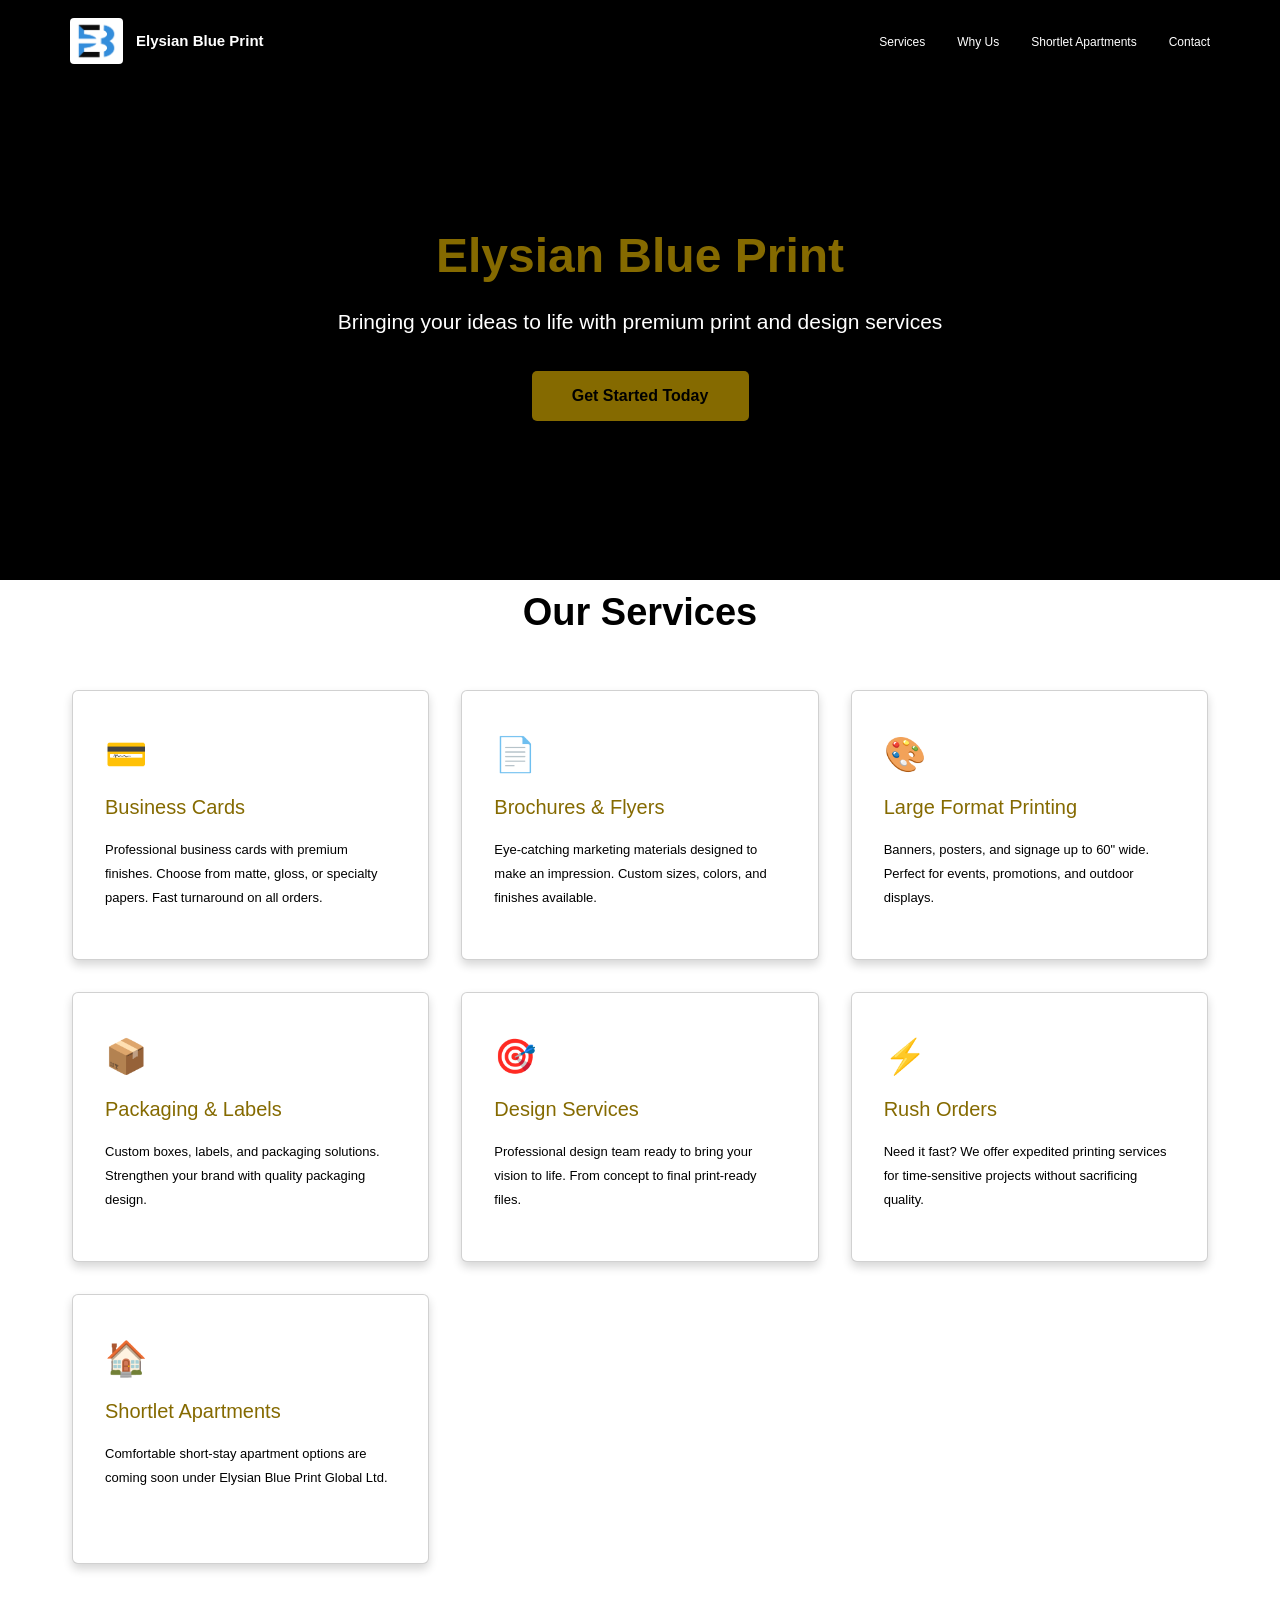
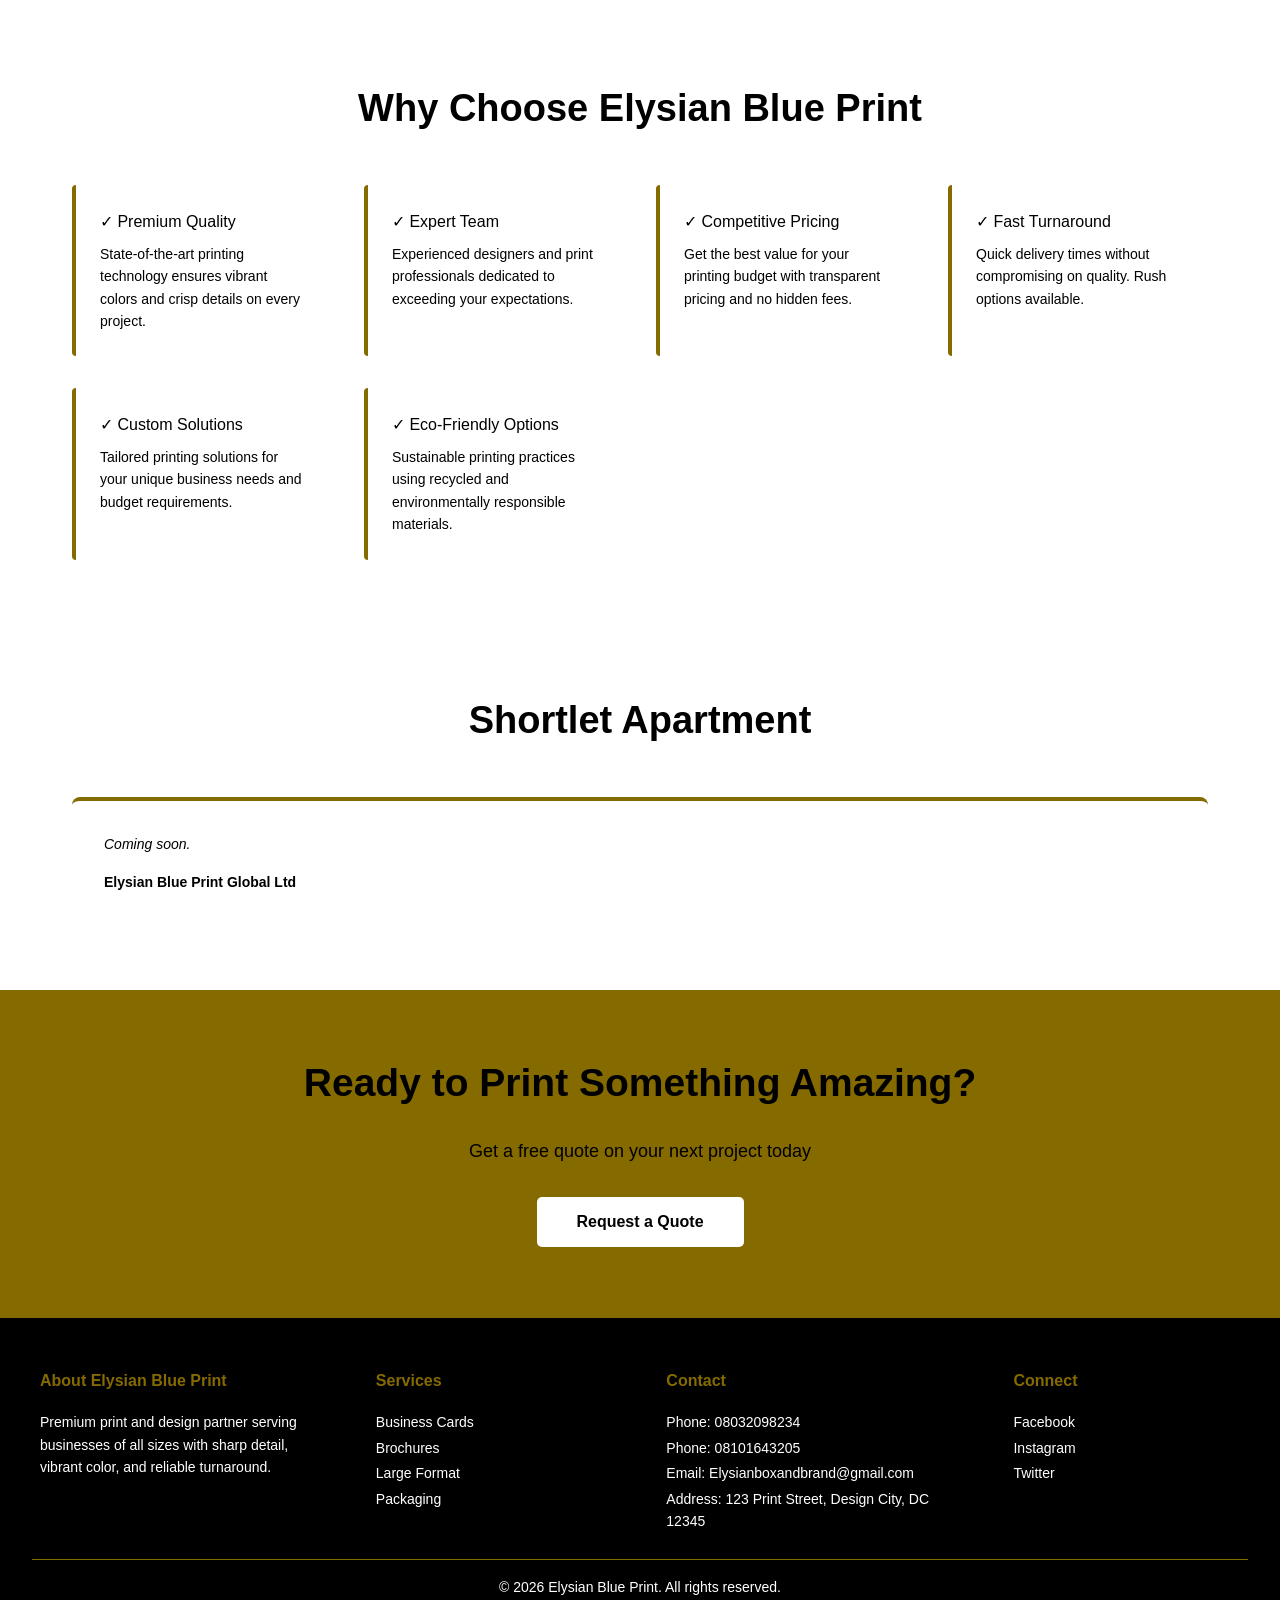
==== Elysian blueprint_website.html @ 893a763c "Updated website" ====
﻿<!DOCTYPE html>
<html lang="en">
<head>
    <meta charset="UTF-8">
    <meta name="viewport" content="width=device-width, initial-scale=1.0">
    <title>Elysian Blue Print - Premium Printing Solutions</title>
    <style>
        * {
            margin: 0;
            padding: 0;
            box-sizing: border-box;
        }

        html {
            scroll-behavior: smooth;
        }

        body {
            font-family: 'Segoe UI', Tahoma, Geneva, Verdana, sans-serif;
            line-height: 1.6;
            color: #000000;
            background: #ffffff;
        }

        header {
            background: #000000;
            color: #ffffff;
            height: 82px;
            position: sticky;
            top: 0;
            z-index: 100;
        }

        nav {
            width: min(1140px, calc(100% - 64px));
            height: 82px;
            margin: 0 auto;
            display: flex;
            justify-content: space-between;
            align-items: center;
        }

        .logo {
            display: flex;
            align-items: center;
            gap: 13px;
        }

        .logo img {
            width: 53px;
            height: 46px;
            display: block;
            object-fit: contain;
            background: #ffffff;
            padding: 4px 6px;
            border-radius: 4px;
        }

        .logo span {
            color: #ffffff;
            font-size: 15px;
            font-weight: 700;
            letter-spacing: 0;
            white-space: nowrap;
        }

        nav ul {
            list-style: none;
            display: flex;
            gap: 32px;
            align-items: center;
        }

        nav a {
            color: #ffffff;
            text-decoration: none;
            transition: color 0.3s;
            font-size: 12px;
            font-weight: 500;
        }

        nav a:hover,
        nav a.active {
            color: #856A00;
        }

        .hero {
            background: #000000;
            color: #ffffff;
            min-height: 498px;
            padding: 0 2rem;
            text-align: center;
            display: flex;
            align-items: center;
            justify-content: center;
        }

        .hero-content {
            max-width: 800px;
            transform: translateY(-6px);
        }

        .hero h1 {
            font-size: 48px;
            line-height: 1.12;
            margin-bottom: 22px;
            color: #856A00;
            font-weight: 700;
            letter-spacing: 0;
        }

        .hero p {
            font-size: 21px;
            margin-bottom: 32px;
            color: #ffffff;
        }

        .cta-button {
            display: inline-flex;
            min-width: 217px;
            height: 50px;
            align-items: center;
            justify-content: center;
            background: #856A00;
            color: #000000;
            padding: 0 34px;
            border-radius: 5px;
            text-decoration: none;
            font-weight: 700;
            transition: background 0.3s, transform 0.3s;
            border: none;
            cursor: pointer;
            font-size: 16px;
            font-family: inherit;
        }

        .cta-button:hover {
            background: #000000;
            transform: translateY(-1px);
        }

        .container {
            max-width: 1136px;
            margin: 0 auto;
            padding: 0;
        }

        section {
            padding: 0 0 4rem;
        }

        section h2 {
            font-size: 38px;
            line-height: 1.2;
            margin: 10px 0 54px;
            text-align: center;
            color: #000000;
            font-weight: 700;
        }

        .services-grid {
            display: grid;
            grid-template-columns: repeat(3, minmax(0, 1fr));
            gap: 32px;
            margin-bottom: 3rem;
        }

        .service-card {
            min-height: 270px;
            background: #ffffff;
            padding: 42px 32px 30px;
            border-radius: 6px;
            border: 1px solid rgba(0, 0, 0, 0.18);
            box-shadow: 0 5px 10px rgba(0, 0, 0, 0.16);
            transition: transform 0.3s, box-shadow 0.3s;
        }

        .service-card:hover {
            transform: translateY(-5px);
            box-shadow: 0 8px 14px rgba(0, 0, 0, 0.18);
        }

        .service-card h3 {
            color: #856A00;
            margin: 20px 0 18px;
            font-size: 20px;
            line-height: 1.25;
            font-weight: 500;
        }

        .service-card p {
            color: #000000;
            line-height: 1.85;
            font-size: 13px;
        }

        .icon {
            height: 42px;
            font-size: 34px;
            line-height: 42px;
            margin-bottom: 8px;
        }

        .features-section {
            background: #ffffff;
            padding: 4rem 0;
        }

        .features-list {
            display: grid;
            grid-template-columns: repeat(auto-fit, minmax(250px, 1fr));
            gap: 2rem;
        }

        .feature {
            background: #ffffff;
            padding: 1.5rem;
            border-left: 4px solid #856A00;
            border-radius: 4px;
        }

        .feature h4 {
            color: #000000;
            margin-bottom: 0.5rem;
            font-weight: 500;
        }

        .feature p {
            color: #000000;
            font-size: 14px;
        }

        .testimonials {
            background: #ffffff;
            padding: 4rem 0;
        }

        .testimonial-grid {
            display: grid;
            grid-template-columns: repeat(auto-fit, minmax(300px, 1fr));
            gap: 2rem;
        }

        .testimonial {
            background: #ffffff;
            padding: 2rem;
            border-radius: 8px;
            border-top: 4px solid #856A00;
        }

        .testimonial p {
            font-style: italic;
            margin-bottom: 1rem;
            color: #000000;
            font-size: 14px;
        }

        .testimonial-author {
            font-weight: 700;
            color: #000000;
            font-size: 14px;
        }

        .cta-section {
            background: #856A00;
            color: #000000;
            text-align: center;
            min-height: 328px;
            padding: 70px 2rem 64px;
        }

        .cta-section h2 {
            color: #000000;
            font-size: 39px;
            margin: 0 0 30px;
        }

        .cta-section p {
            font-size: 18px;
            margin-bottom: 32px;
        }

        .cta-section .cta-button {
            min-width: 207px;
            background: #ffffff;
            color: #000000;
        }

        .cta-section .cta-button:hover {
            background: #ffffff;
        }

        footer {
            background: #000000;
            color: #ffffff;
            padding: 50px 2rem 18px;
            text-align: center;
        }

        .footer-content {
            max-width: 1200px;
            margin: 0 auto;
            display: grid;
            grid-template-columns: 1.2fr 1fr 1.25fr 1fr;
            gap: 64px;
            margin-bottom: 24px;
        }

        .footer-section h4 {
            color: #856A00;
            margin-bottom: 18px;
            font-weight: 700;
            font-size: 16px;
        }

        .footer-section {
            text-align: left;
        }

        .footer-section ul {
            list-style: none;
        }

        .footer-section a {
            color: #ffffff;
            text-decoration: none;
            transition: color 0.3s;
            font-size: 14px;
        }

        .footer-section a:hover {
            color: #856A00;
        }

        .footer-section p,
        .footer-section li {
            font-size: 14px;
            color: #ffffff;
            margin-bottom: 3px;
        }

        .footer-bottom {
            border-top: 1px solid #856A00;
            padding-top: 16px;
            color: #ffffff;
            font-size: 14px;
        }

        .site-message {
            position: fixed;
            right: 1.5rem;
            bottom: 1.5rem;
            max-width: 320px;
            background: #856A00;
            color: #000000;
            padding: 1rem 1.2rem;
            border-radius: 6px;
            box-shadow: 0 12px 30px rgba(0, 0, 0, 0.25);
            opacity: 0;
            transform: translateY(12px);
            pointer-events: none;
            transition: opacity 0.25s ease, transform 0.25s ease;
            z-index: 200;
        }

        .site-message.show {
            opacity: 1;
            transform: translateY(0);
        }

        @media (max-width: 900px) {
            header,
            nav {
                height: auto;
            }

            nav {
                width: min(100% - 32px, 1140px);
                min-height: 82px;
                align-items: flex-start;
                flex-direction: column;
                justify-content: center;
                gap: 16px;
                padding: 14px 0;
            }

            nav ul {
                flex-wrap: wrap;
                gap: 14px 22px;
            }

            .hero {
                min-height: 420px;
            }

            .hero h1 {
                font-size: 40px;
            }

            .services-grid,
            .footer-content {
                grid-template-columns: 1fr;
            }

            .container {
                padding: 0 20px;
            }
        }

        @media (max-width: 520px) {
            .hero h1,
            section h2,
            .cta-section h2 {
                font-size: 32px;
            }

            .hero p,
            .cta-section p {
                font-size: 16px;
            }
        }
    </style>
</head>
<body>
    <header>
        <nav>
            <div class="logo">
                <img src="EB_LOGO.png" alt="Elysian Blue Print Logo">
                <span>Elysian Blue Print</span>
            </div>
            <ul>
                <li><a href="#services">Services</a></li>
                <li><a href="#features">Why Us</a></li>
                <li><a href="#shortlet">Shortlet Apartments</a></li>
                <li><a href="#contact">Contact</a></li>
            </ul>
        </nav>
    </header>
    
    <section class="hero">
        <div class="hero-content">
            <h1>Elysian Blue Print</h1>
            <p>Bringing your ideas to life with premium print and design services</p>
            <button class="cta-button">Get Started Today</button>
        </div>
    </section>
    
    <section id="services" class="container">
        <h2>Our Services</h2>
        <div class="services-grid">
            <div class="service-card">
                <div class="icon">&#128179;</div>
                <h3>Business Cards</h3>
                <p>Professional business cards with premium finishes. Choose from matte, gloss, or specialty papers. Fast turnaround on all orders.</p>
            </div>
            <div class="service-card">
                <div class="icon">&#128196;</div>
                <h3>Brochures & Flyers</h3>
                <p>Eye-catching marketing materials designed to make an impression. Custom sizes, colors, and finishes available.</p>
            </div>
            <div class="service-card">
                <div class="icon">&#127912;</div>
                <h3>Large Format Printing</h3>
                <p>Banners, posters, and signage up to 60" wide. Perfect for events, promotions, and outdoor displays.</p>
            </div>
            <div class="service-card">
                <div class="icon">&#128230;</div>
                <h3>Packaging & Labels</h3>
                <p>Custom boxes, labels, and packaging solutions. Strengthen your brand with quality packaging design.</p>
            </div>
            <div class="service-card">
                <div class="icon">&#127919;</div>
                <h3>Design Services</h3>
                <p>Professional design team ready to bring your vision to life. From concept to final print-ready files.</p>
            </div>
            <div class="service-card">
                <div class="icon">&#9889;</div>
                <h3>Rush Orders</h3>
                <p>Need it fast? We offer expedited printing services for time-sensitive projects without sacrificing quality.</p>
            </div>
            <div class="service-card">
                <div class="icon">&#127968;</div>
                <h3>Shortlet Apartments</h3>
                <p>Comfortable short-stay apartment options are coming soon under Elysian Blue Print Global Ltd.</p>
            </div>
        </div>
    </section>
    
    <section id="features" class="features-section">
        <div class="container">
            <h2>Why Choose Elysian Blue Print</h2>
            <div class="features-list">
                <div class="feature">
                    <h4>&#10003; Premium Quality</h4>
                    <p>State-of-the-art printing technology ensures vibrant colors and crisp details on every project.</p>
                </div>
                <div class="feature">
                    <h4>&#10003; Expert Team</h4>
                    <p>Experienced designers and print professionals dedicated to exceeding your expectations.</p>
                </div>
                <div class="feature">
                    <h4>&#10003; Competitive Pricing</h4>
                    <p>Get the best value for your printing budget with transparent pricing and no hidden fees.</p>
                </div>
                <div class="feature">
                    <h4>&#10003; Fast Turnaround</h4>
                    <p>Quick delivery times without compromising on quality. Rush options available.</p>
                </div>
                <div class="feature">
                    <h4>&#10003; Custom Solutions</h4>
                    <p>Tailored printing solutions for your unique business needs and budget requirements.</p>
                </div>
                <div class="feature">
                    <h4>&#10003; Eco-Friendly Options</h4>
                    <p>Sustainable printing practices using recycled and environmentally responsible materials.</p>
                </div>
            </div>
        </div>
    </section>
    
    <section id="shortlet" class="testimonials">
        <div class="container">
            <h2>Shortlet Apartment</h2>
            <div class="testimonial-grid">
                <div class="testimonial">
                    <p>Coming soon.</p>
                    <div class="testimonial-author">Elysian Blue Print Global Ltd</div>
                </div>
            </div>
        </div>
    </section>
    
    <section class="cta-section">
        <h2>Ready to Print Something Amazing?</h2>
        <p>Get a free quote on your next project today</p>
        <button class="cta-button">Request a Quote</button>
    </section>
    
    <footer id="contact">
        <div class="footer-content">
            <div class="footer-section">
                <h4>About Elysian Blue Print</h4>
                <p>Premium print and design partner serving businesses of all sizes with sharp detail, vibrant color, and reliable turnaround.</p>
            </div>
            <div class="footer-section">
                <h4>Services</h4>
                <ul>
                    <li><a href="#">Business Cards</a></li>
                    <li><a href="#">Brochures</a></li>
                    <li><a href="#">Large Format</a></li>
                    <li><a href="#">Packaging</a></li>
                </ul>
            </div>
            <div class="footer-section">
                <h4>Contact</h4>
                <p>Phone: 08032098234</p>
                <p>Phone: 08101643205</p>
                <p>Email: Elysianboxandbrand@gmail.com</p>
                <p>Address: 123 Print Street, Design City, DC 12345</p>
            </div>
            <div class="footer-section">
                <h4>Connect</h4>
                
                <ul>
                    <li><a href="https://www.facebook.com/elysianblueprintgloballtd" target="_blank" rel="noopener noreferrer">Facebook</a></li>
                    <li><a href="https://www.instagram.com/elysianblueprintgloballtd" target="_blank" rel="noopener noreferrer">Instagram</a></li>
                    <li><a href="https://x.com/elysianprintss/status/2064691062812082373?s=46" target="_blank" rel="noopener noreferrer">Twitter</a></li>
                </ul>
            </div>
        </div>
        <div class="footer-bottom">
            <p>&copy; 2026 Elysian Blue Print. All rights reserved.</p>
        </div>
    </footer>

    <script>
        document.addEventListener("DOMContentLoaded", function () {
            const navLinks = document.querySelectorAll('nav a[href^="#"]');
            const sections = Array.from(navLinks)
                .map(function (link) {
                    return document.querySelector(link.getAttribute("href"));
                })
                .filter(Boolean);
            const ctaButtons = document.querySelectorAll(".cta-button");
            const placeholderLinks = document.querySelectorAll('a[href="#"]');

            const message = document.createElement("div");
            message.className = "site-message";
            document.body.appendChild(message);

            let messageTimer;

            function showMessage(text) {
                message.textContent = text;
                message.classList.add("show");

                clearTimeout(messageTimer);
                messageTimer = setTimeout(function () {
                    message.classList.remove("show");
                }, 3500);
            }

            function scrollToSection(target) {
                const section = document.querySelector(target);

                if (!section) {
                    return;
                }

                section.scrollIntoView({
                    behavior: "smooth",
                    block: "start",
                });
            }

            navLinks.forEach(function (link) {
                link.addEventListener("click", function (event) {
                    event.preventDefault();
                    scrollToSection(link.getAttribute("href"));
                });
            });

            ctaButtons.forEach(function (button) {
                button.addEventListener("click", function () {
                    scrollToSection("#contact");
                    showMessage("Contact Elysian Blue Print on 08032098234 or 08101643205 for a quote.");
                });
            });

            placeholderLinks.forEach(function (link) {
                link.addEventListener("click", function (event) {
                    event.preventDefault();
                    showMessage("This link is not connected yet. Please use the contact details for now.");
                });
            });

            function setActiveNavLink() {
                let currentSectionId = "";

                sections.forEach(function (section) {
                    const top = section.getBoundingClientRect().top;

                    if (top <= 140) {
                        currentSectionId = section.id;
                    }
                });

                navLinks.forEach(function (link) {
                    const isActive = link.getAttribute("href") === "#" + currentSectionId;
                    link.classList.toggle("active", isActive);
                });
            }

            setActiveNavLink();
            window.addEventListener("scroll", setActiveNavLink);
        });
    </script>
</body>
</html>
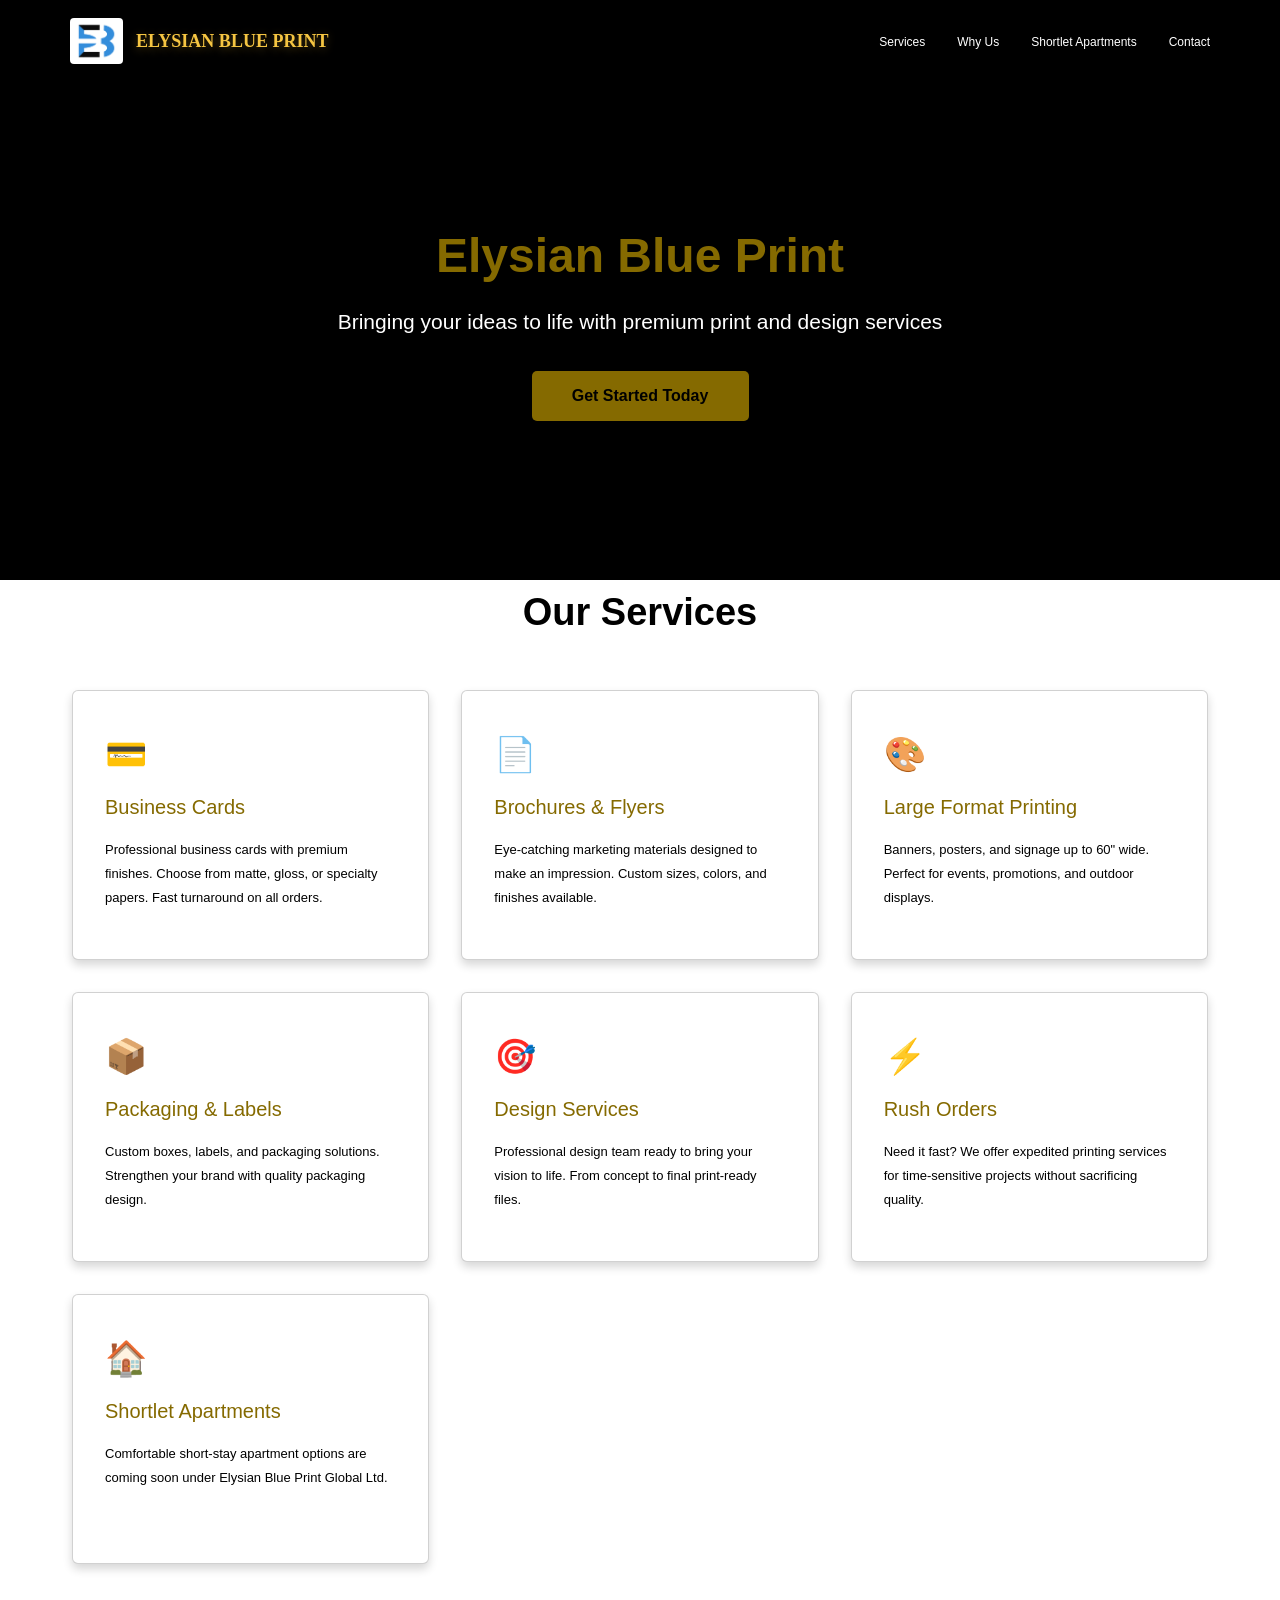
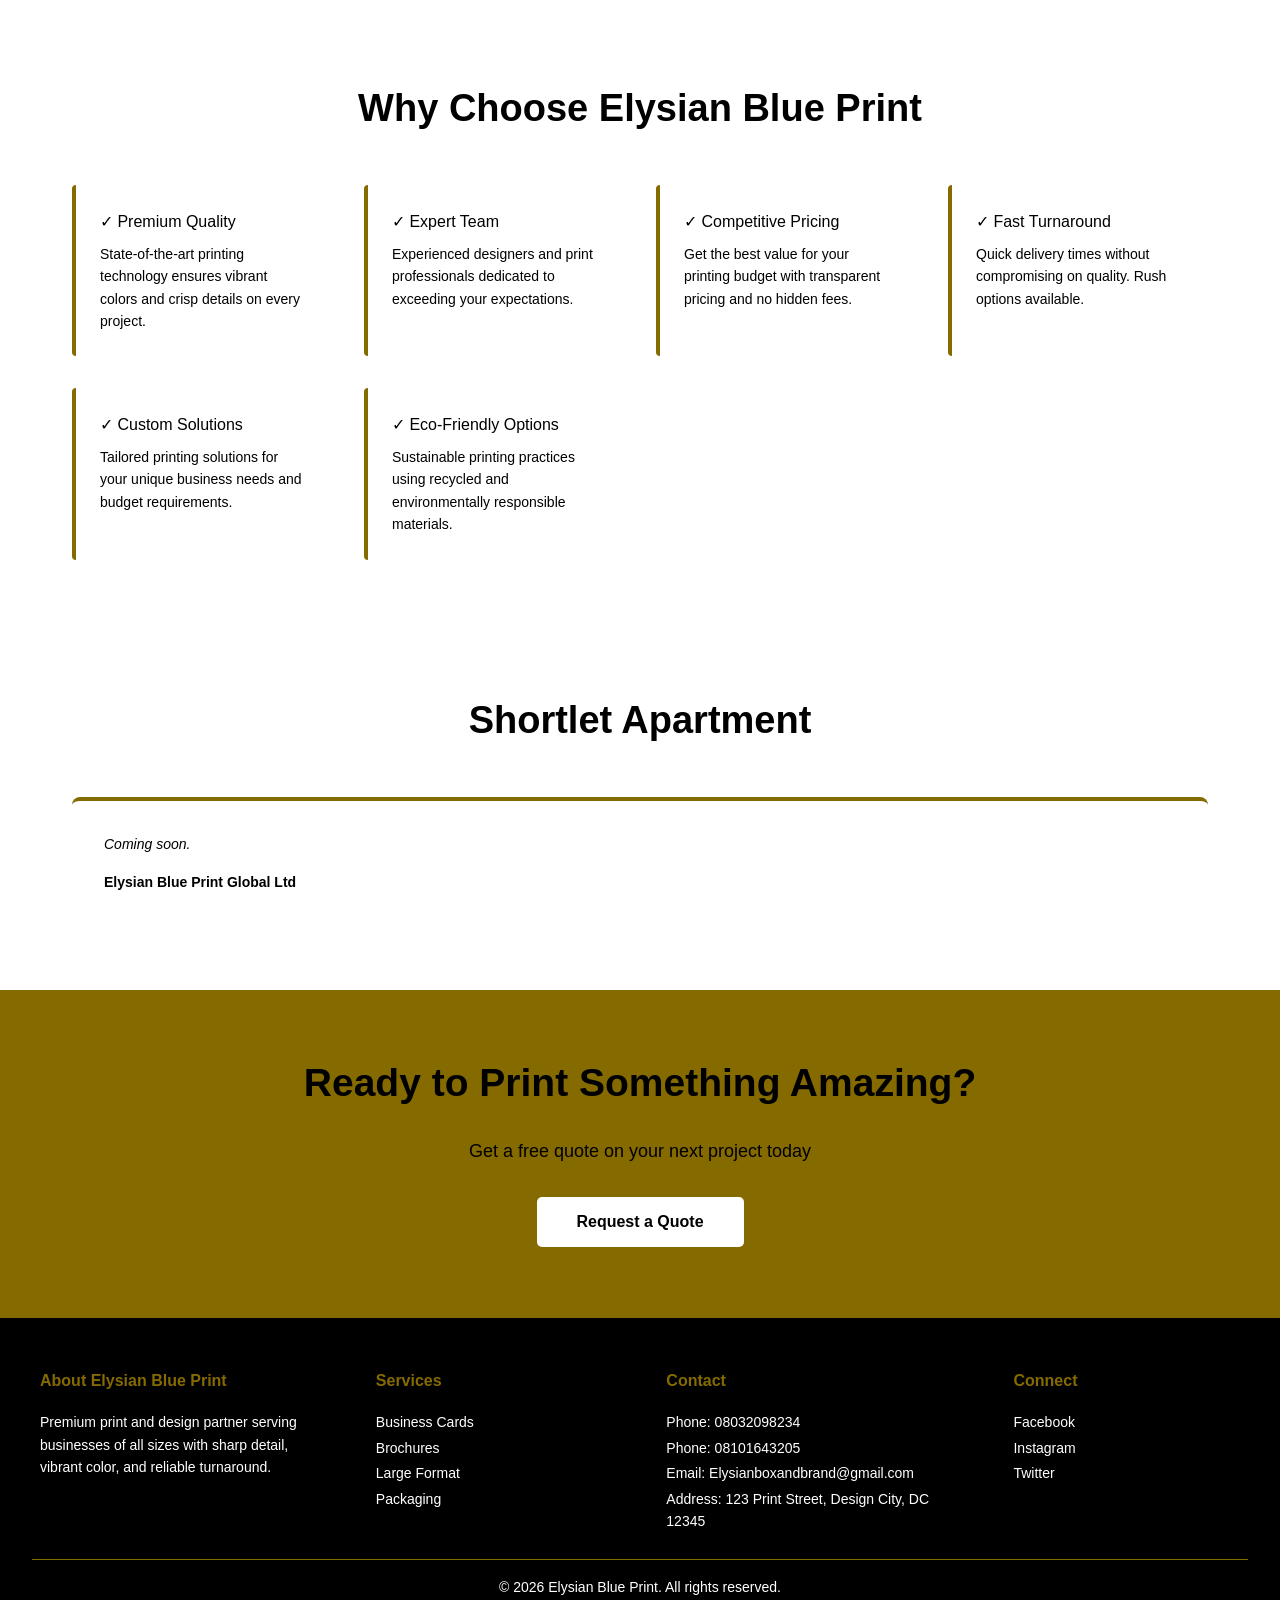
==== commit 26d2652c: "Update website content" ====
--- a/Elysian blueprint_website.html
+++ b/Elysian blueprint_website.html
@@ -57,11 +57,14 @@
         }
 
         .logo span {
-            color: #ffffff;
-            font-size: 15px;
-            font-weight: 700;
+            color: #f5c542;
+            font-family: Georgia, 'Times New Roman', serif;
+            font-size: 18px;
+            font-weight: 800;
             letter-spacing: 0;
             white-space: nowrap;
+            text-transform: uppercase;
+            text-shadow: 0 2px 10px rgba(245, 197, 66, 0.32);
         }
 
         nav ul {
@@ -408,6 +411,10 @@
         }
 
         @media (max-width: 520px) {
+            .logo span {
+                font-size: 16px;
+            }
+
             .hero h1,
             section h2,
             .cta-section h2 {
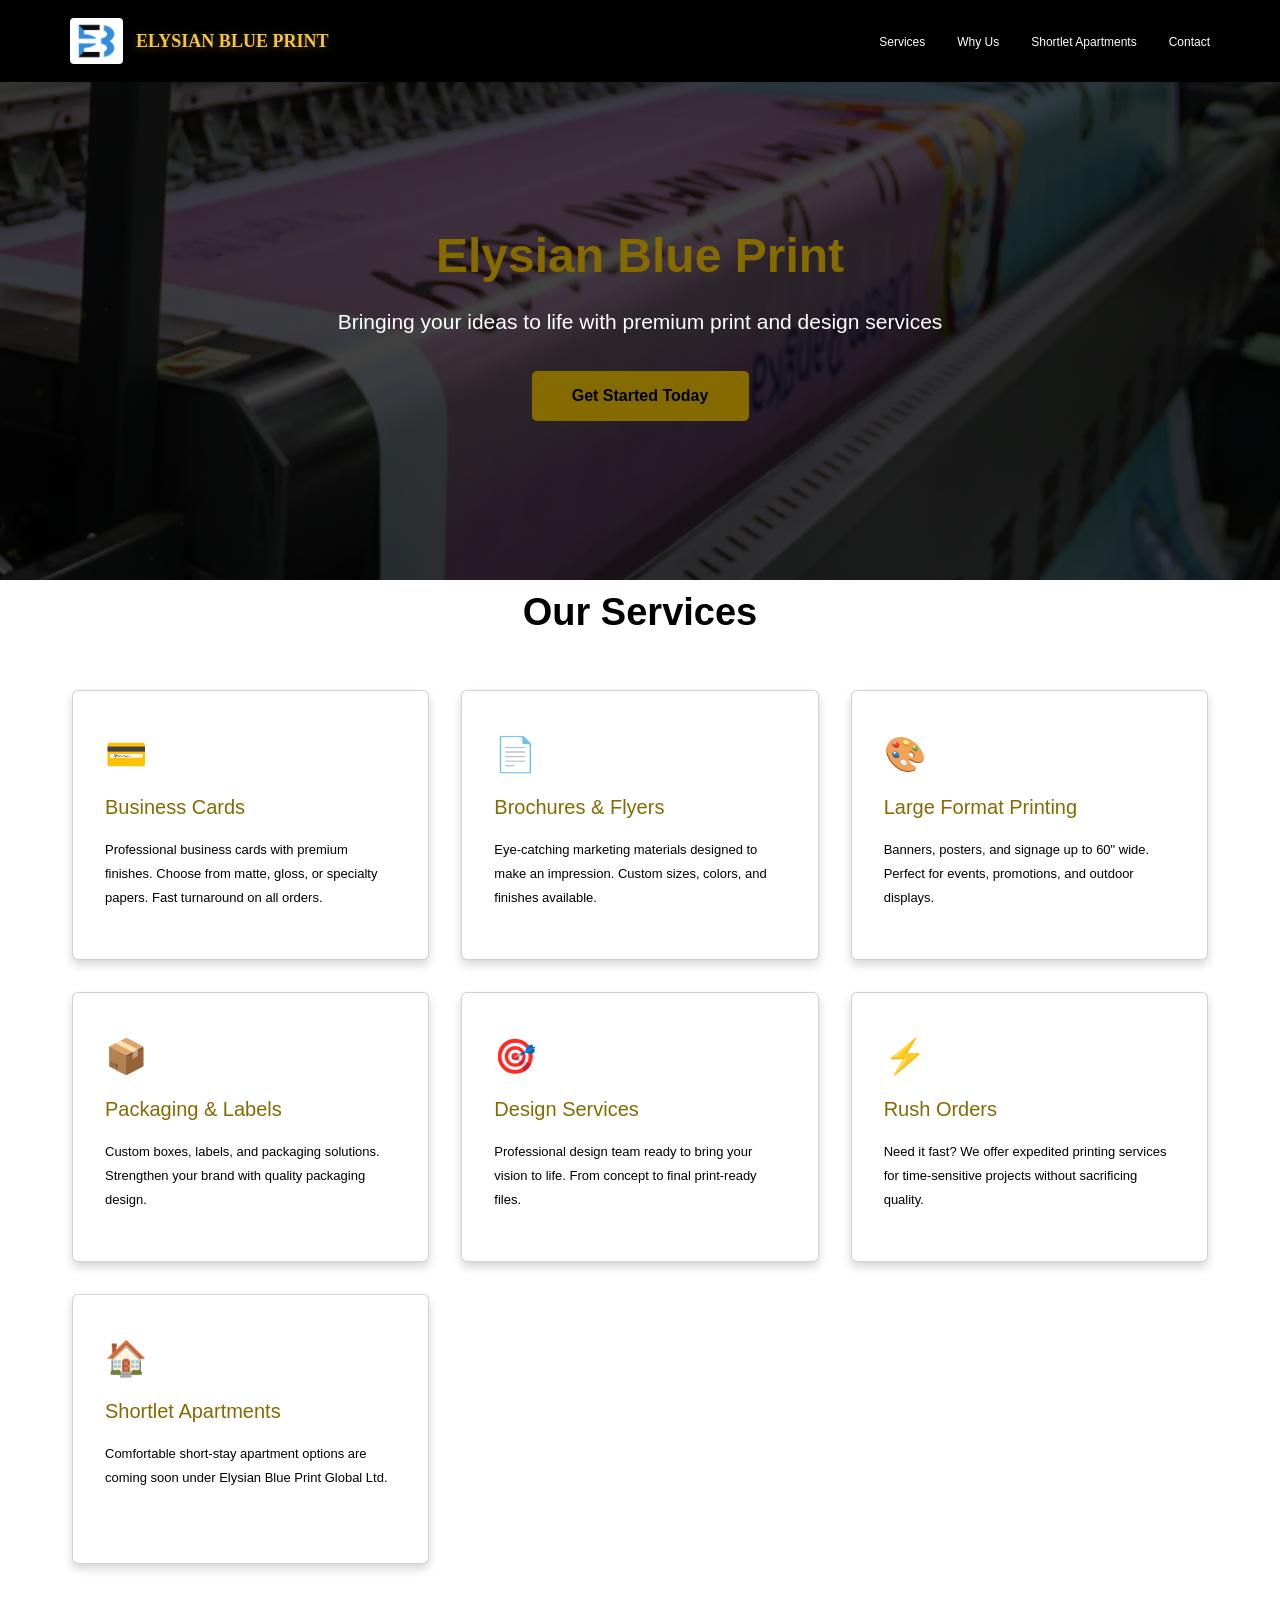
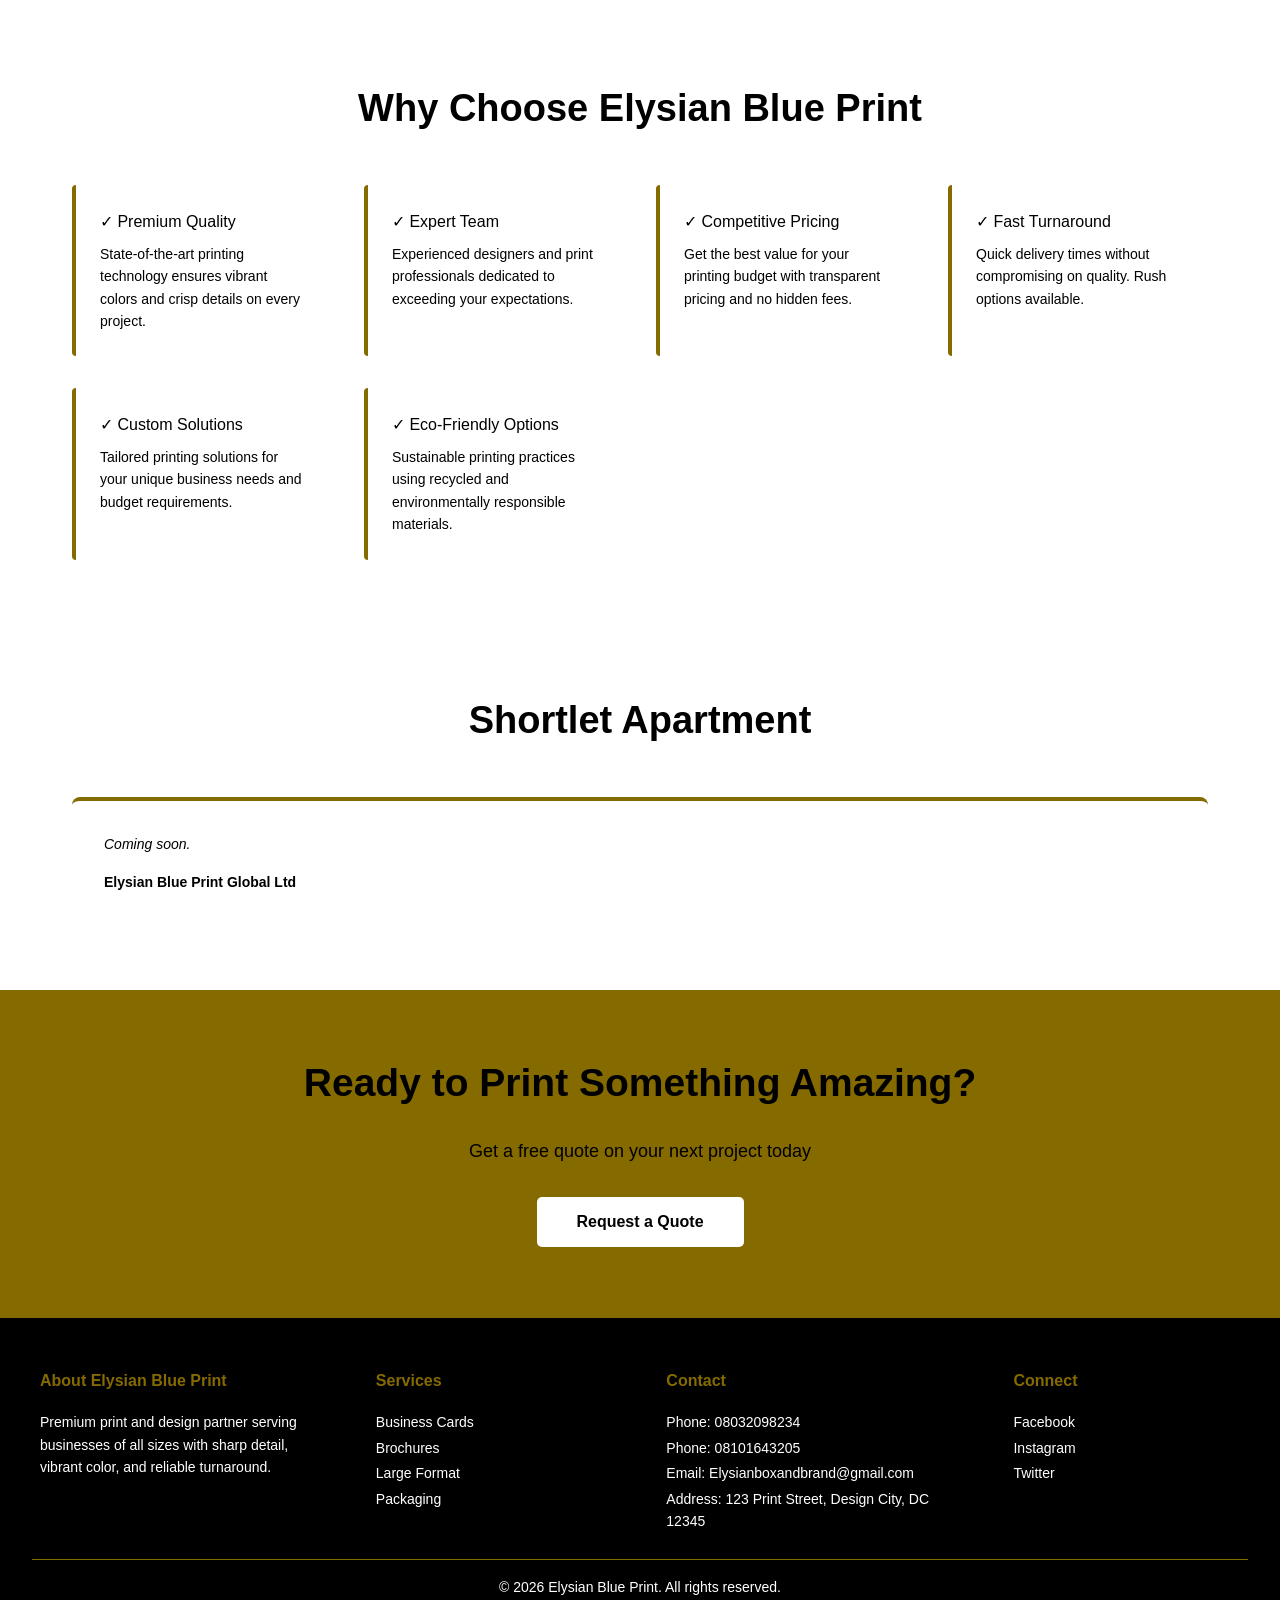
==== commit 9037864a: "Add print image hero background" ====
--- a/Elysian blueprint_website.html
+++ b/Elysian blueprint_website.html
@@ -88,7 +88,9 @@
         }
 
         .hero {
-            background: #000000;
+            background:
+                linear-gradient(rgba(0, 0, 0, 0.74), rgba(0, 0, 0, 0.74)),
+                url("print-image.webp") center / cover no-repeat;
             color: #ffffff;
             min-height: 498px;
             padding: 0 2rem;
